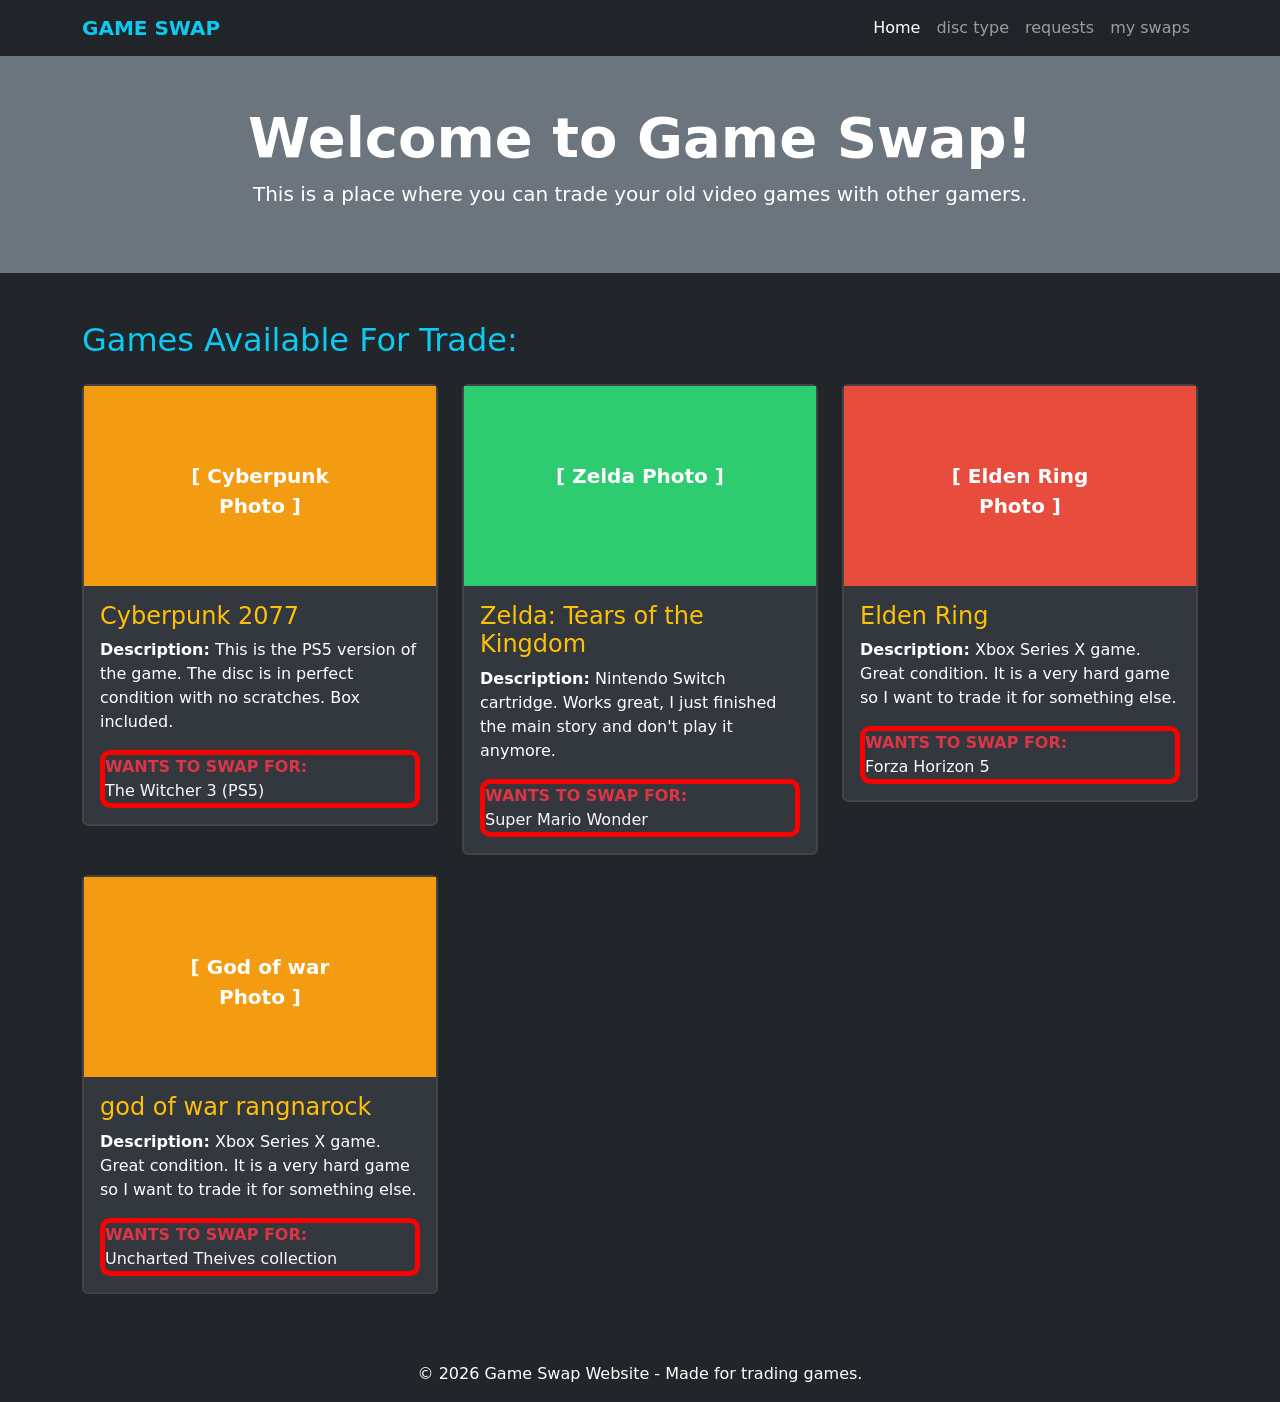
==== gameswap.html @ 6b73d50b "Add files via upload" ====
<!DOCTYPE html>
<html lang="en">
<head>
    <meta charset="UTF-8">
    <meta name="viewport" content="width=device-width, initial-scale=1.0">
    <title>Game Swap Website</title>
    
    <link href="https://cdn.jsdelivr.net/npm/bootstrap@5.3.3/dist/css/bootstrap.min.css" rel="stylesheet">
    
    <style>
        
        body {
            background-color: #22252a;
            color: white; 
        }
        
       
        .game-card {
            background-color: #33373e;
            border: 2px solid #444;
            color: white;
            margin-bottom: 20px;
        }

        .image-box {
            height: 200px;
            padding:75px;
            display: flex;
            text-align: center;
            justify-content: center;
            font-size: 20px;
            font-weight: bold;
        }
    </style>
</head>
<body>

    
    <nav class="navbar navbar-expand-lg navbar-dark bg-dark">
        <div class="container">
            <a class="navbar-brand fw-bold text-info" href="#">GAME SWAP</a>
            <button class="navbar-toggler" type="button" data-bs-toggle="collapse" data-bs-target="#myNav">
                <span class="navbar-toggler-icon"></span>
            </button>
            <div class="collapse navbar-collapse" id="myNav">
                <ul class="navbar-nav ms-auto">
                    <li class="nav-item"><a class="nav-link active" href="#">Home</a></li>
                    <li class="nav-item"><a class="nav-link" href="#">disc type</a></li>
                    <li class="nav-item"><a class="nav-link" href="#">requests</a></li>
                    <li class="nav-item"><a class="nav-link" href="#">my swaps</a></li>
                </ul>
            </div>
        </div>
    </nav>

    <header class="bg-secondary text-center py-5 text-white">
        <div class="container">
            <h1 class="display-4 fw-bold">Welcome to Game Swap!</h1>
            <p class="lead">This is a place where you can trade your old video games with other gamers.</p>
        </div>
    </header>

    
    <div class="container my-5">
        <h2 class="text-info mb-4">Games Available For Trade:</h2>
        
        <div class="row">
            
            
            <div class="col-md-4">
                <div class="card game-card">
                    
                    <div class="image-box text-white" style="background: #f39c12;">
                        [ Cyberpunk Photo ]
                    </div>
                    <div class="card-body">
                        <h4 class="card-title text-warning">Cyberpunk 2077</h4>
                        <p>
                            <strong>Description:</strong> This is the PS5 version of the game. The disc is in perfect condition with no scratches. Box included.
                        </p>
                        <div style="border: 5px solid red; border-radius: 10px;">
                            <span class="text-danger fw-bold">WANTS TO SWAP FOR:</span>
                            <p class="m-0 text-light">The Witcher 3 (PS5)</p>
                        </div>
                    </div>
                </div>
            </div>

            
            <div class="col-md-4">
                <div class="card game-card">
                    
                    <div class="image-box text-white" style="background: #2ecc71;">
                        [ Zelda Photo ]
                    </div>
                    <div class="card-body">
                        <h4 class="card-title text-warning">Zelda: Tears of the Kingdom</h4>
                        <p>
                            <strong>Description:</strong> Nintendo Switch cartridge. Works great, I just finished the main story and don't play it anymore.
                        </p>
                        <div style="border: 5px solid red; border-radius: 10px;">
                            <span class="text-danger fw-bold">WANTS TO SWAP FOR:</span>
                            <p class="m-0 text-light">Super Mario Wonder</p>
                        </div>
                    </div>
                </div>
            </div>

            
            <div class="col-md-4">
                <div class="card game-card">
                   
                    <div class="image-box text-white" style="background: #e74c3c;">
                        [ Elden Ring Photo ]
                    </div>
                    <div class="card-body">
                        <h4 class="card-title text-warning">Elden Ring</h4>
                        <p>
                            <strong>Description:</strong> Xbox Series X game. Great condition. It is a very hard game so I want to trade it for something else.
                        </p>
                        <div style="border: 5px solid red; border-radius: 10px;">
                            <span class="text-danger fw-bold">WANTS TO SWAP FOR:</span>
                            <p class="m-0 text-light">Forza Horizon 5</p>
                        </div>
                    </div>
                </div>
            </div>

            <div class="col-md-4">
                <div class="card game-card">
                   
                    <div class="image-box text-white" style="background: #f39c12;">
                        [ God of war Photo ]
                    </div>
                    <div class="card-body">
                        <h4 class="card-title text-warning">god of war rangnarock</h4>
                        <p>
                            <strong>Description:</strong> Xbox Series X game. Great condition. It is a very hard game so I want to trade it for something else.
                        </p>
                        <div style="border: 5px solid red; border-radius: 10px;">
                            <span class="text-danger fw-bold">WANTS TO SWAP FOR:</span>
                            <p class="m-0 text-light">Uncharted Theives collection</p>
                        </div>
                    </div>
                </div>
            </div>

        </div> 
    </div> 

    
    
        <div style="text-align: center;">
            <p>© 2026 Game Swap Website - Made for trading games.</p>
        </div>
    

    
    <script src="https://cdn.jsdelivr.net/npm/bootstrap@5.3.3/dist/js/bootstrap.bundle.min.js"></script>
</body>
</html>
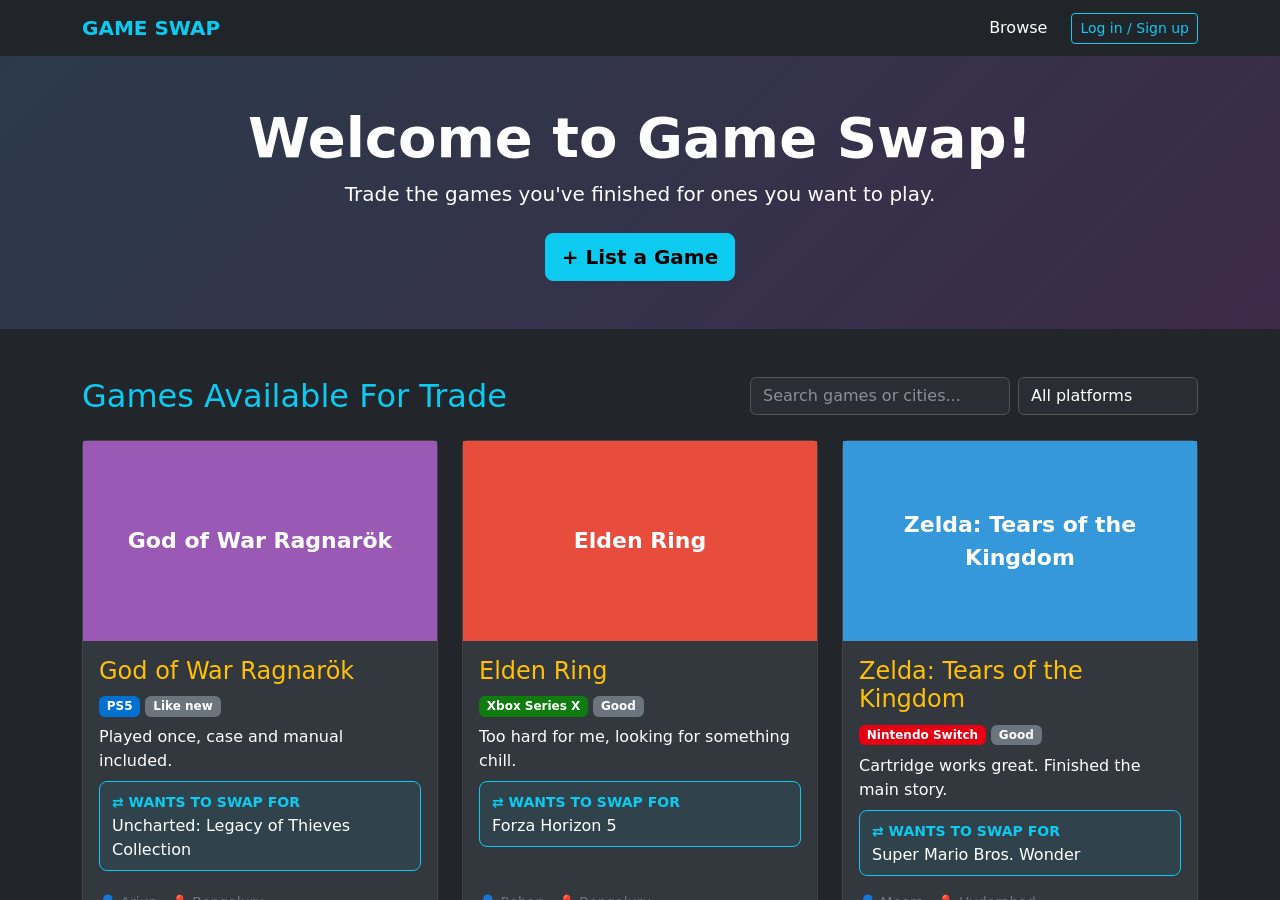
==== commit 31fc4c0b: "Working demo: login, listings, search and swap requests" ====
--- a/gameswap.html
+++ b/gameswap.html
@@ -2,160 +2,10 @@
 <html lang="en">
 <head>
     <meta charset="UTF-8">
-    <meta name="viewport" content="width=device-width, initial-scale=1.0">
-    <title>Game Swap Website</title>
-    
-    <link href="https://cdn.jsdelivr.net/npm/bootstrap@5.3.3/dist/css/bootstrap.min.css" rel="stylesheet">
-    
-    <style>
-        
-        body {
-            background-color: #22252a;
-            color: white; 
-        }
-        
-       
-        .game-card {
-            background-color: #33373e;
-            border: 2px solid #444;
-            color: white;
-            margin-bottom: 20px;
-        }
-
-        .image-box {
-            height: 200px;
-            padding:75px;
-            display: flex;
-            text-align: center;
-            justify-content: center;
-            font-size: 20px;
-            font-weight: bold;
-        }
-    </style>
+    <meta http-equiv="refresh" content="0; url=index.html">
+    <title>GameSwap</title>
 </head>
 <body>
-
-    
-    <nav class="navbar navbar-expand-lg navbar-dark bg-dark">
-        <div class="container">
-            <a class="navbar-brand fw-bold text-info" href="#">GAME SWAP</a>
-            <button class="navbar-toggler" type="button" data-bs-toggle="collapse" data-bs-target="#myNav">
-                <span class="navbar-toggler-icon"></span>
-            </button>
-            <div class="collapse navbar-collapse" id="myNav">
-                <ul class="navbar-nav ms-auto">
-                    <li class="nav-item"><a class="nav-link active" href="#">Home</a></li>
-                    <li class="nav-item"><a class="nav-link" href="#">disc type</a></li>
-                    <li class="nav-item"><a class="nav-link" href="#">requests</a></li>
-                    <li class="nav-item"><a class="nav-link" href="#">my swaps</a></li>
-                </ul>
-            </div>
-        </div>
-    </nav>
-
-    <header class="bg-secondary text-center py-5 text-white">
-        <div class="container">
-            <h1 class="display-4 fw-bold">Welcome to Game Swap!</h1>
-            <p class="lead">This is a place where you can trade your old video games with other gamers.</p>
-        </div>
-    </header>
-
-    
-    <div class="container my-5">
-        <h2 class="text-info mb-4">Games Available For Trade:</h2>
-        
-        <div class="row">
-            
-            
-            <div class="col-md-4">
-                <div class="card game-card">
-                    
-                    <div class="image-box text-white" style="background: #f39c12;">
-                        [ Cyberpunk Photo ]
-                    </div>
-                    <div class="card-body">
-                        <h4 class="card-title text-warning">Cyberpunk 2077</h4>
-                        <p>
-                            <strong>Description:</strong> This is the PS5 version of the game. The disc is in perfect condition with no scratches. Box included.
-                        </p>
-                        <div style="border: 5px solid red; border-radius: 10px;">
-                            <span class="text-danger fw-bold">WANTS TO SWAP FOR:</span>
-                            <p class="m-0 text-light">The Witcher 3 (PS5)</p>
-                        </div>
-                    </div>
-                </div>
-            </div>
-
-            
-            <div class="col-md-4">
-                <div class="card game-card">
-                    
-                    <div class="image-box text-white" style="background: #2ecc71;">
-                        [ Zelda Photo ]
-                    </div>
-                    <div class="card-body">
-                        <h4 class="card-title text-warning">Zelda: Tears of the Kingdom</h4>
-                        <p>
-                            <strong>Description:</strong> Nintendo Switch cartridge. Works great, I just finished the main story and don't play it anymore.
-                        </p>
-                        <div style="border: 5px solid red; border-radius: 10px;">
-                            <span class="text-danger fw-bold">WANTS TO SWAP FOR:</span>
-                            <p class="m-0 text-light">Super Mario Wonder</p>
-                        </div>
-                    </div>
-                </div>
-            </div>
-
-            
-            <div class="col-md-4">
-                <div class="card game-card">
-                   
-                    <div class="image-box text-white" style="background: #e74c3c;">
-                        [ Elden Ring Photo ]
-                    </div>
-                    <div class="card-body">
-                        <h4 class="card-title text-warning">Elden Ring</h4>
-                        <p>
-                            <strong>Description:</strong> Xbox Series X game. Great condition. It is a very hard game so I want to trade it for something else.
-                        </p>
-                        <div style="border: 5px solid red; border-radius: 10px;">
-                            <span class="text-danger fw-bold">WANTS TO SWAP FOR:</span>
-                            <p class="m-0 text-light">Forza Horizon 5</p>
-                        </div>
-                    </div>
-                </div>
-            </div>
-
-            <div class="col-md-4">
-                <div class="card game-card">
-                   
-                    <div class="image-box text-white" style="background: #f39c12;">
-                        [ God of war Photo ]
-                    </div>
-                    <div class="card-body">
-                        <h4 class="card-title text-warning">god of war rangnarock</h4>
-                        <p>
-                            <strong>Description:</strong> Xbox Series X game. Great condition. It is a very hard game so I want to trade it for something else.
-                        </p>
-                        <div style="border: 5px solid red; border-radius: 10px;">
-                            <span class="text-danger fw-bold">WANTS TO SWAP FOR:</span>
-                            <p class="m-0 text-light">Uncharted Theives collection</p>
-                        </div>
-                    </div>
-                </div>
-            </div>
-
-        </div> 
-    </div> 
-
-    
-    
-        <div style="text-align: center;">
-            <p>© 2026 Game Swap Website - Made for trading games.</p>
-        </div>
-    
-
-    
-    <script src="https://cdn.jsdelivr.net/npm/bootstrap@5.3.3/dist/js/bootstrap.bundle.min.js"></script>
+    <p>GameSwap moved to <a href="index.html">index.html</a>.</p>
 </body>
 </html>
